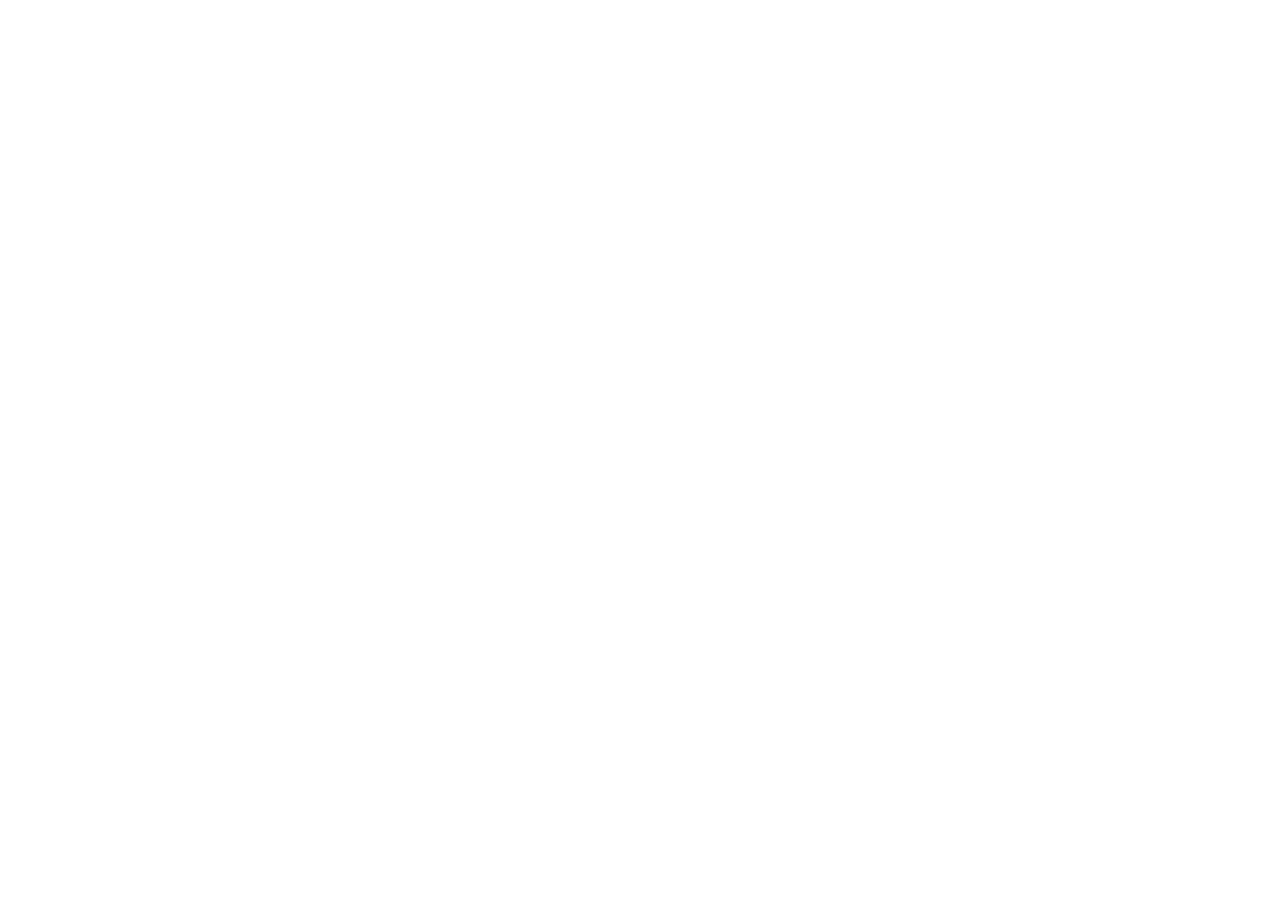
==== index.html @ b33b4f42 ""still learining"" ====
<!DOCTYPE html>
<html lang="en">
<head>
    <meta charset="UTF-8">
    <meta name="viewport" content="width=device-width, initial-scale=1.0">
    <title>brocode</title>
    <link rel="stylesheet" href="style.css">
</head>
<body>
    
    
    <H1>
    
    <script src="index.js"></script>
</body>
</html>
---- style.css ----
body{
    font-family: Verdana;
    font-size: 2em;
}
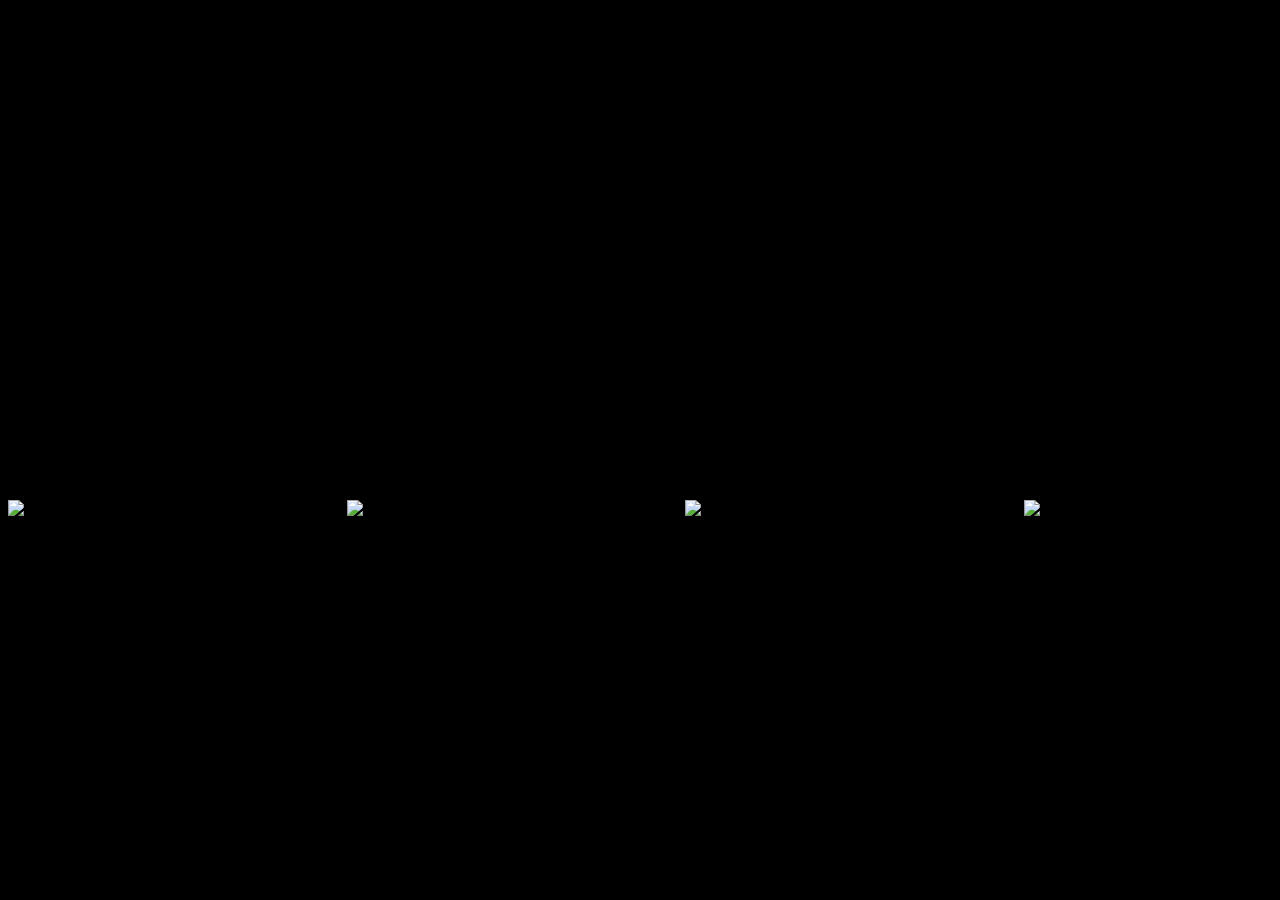
==== commit 95b13fc4: "me" ====
--- a/index.html
+++ b/index.html
@@ -3,14 +3,23 @@
 <head>
     <meta charset="UTF-8">
     <meta name="viewport" content="width=device-width, initial-scale=1.0">
-    <title>brocode</title>
+    <title>Hover Sound Effect</title>
     <link rel="stylesheet" href="style.css">
 </head>
 <body>
-    
-    
-    <H1>
-    
-    <script src="index.js"></script>
+
+    <div class="image-container">
+        <img src="img/cowboy.jpg" class="hover-image" data-sound="sound/yee-haw.mp3" alt="Image 1">
+
+        <img src="img/japanese.png" class="hover-image" data-sound="sound/yoo.mp3" alt="Image 2">
+        
+        <img src="img/xiji.jpg" class="hover-image" data-sound="sound/social-credit.mp3" alt="Image 4">
+        
+        <img src="img/modi ji.jpg" class="hover-image" data-sound="sound/modi-ji-bkl.mp3" alt="Image 3">
+
+
+    </div>
+
+    <script src="script.js"></script>
 </body>
-</html>+</html>
--- a/style.css
+++ b/style.css
@@ -1,4 +1,23 @@
-body{
-    font-family: Verdana;
-    font-size: 2em;
-}+body {
+    text-align: center;
+    font-family: Arial, sans-serif;
+    background-color: #000000;
+}
+
+.image-container {
+    display: flex;
+    justify-content: center;
+    gap: 90px;
+    margin-top: 500px;
+}
+
+img {
+    width: 50em;
+    height: auto;
+    cursor: pointer;
+    transition: transform 0.3s;
+}
+
+img:hover {
+    transform: scale(1.1);
+}
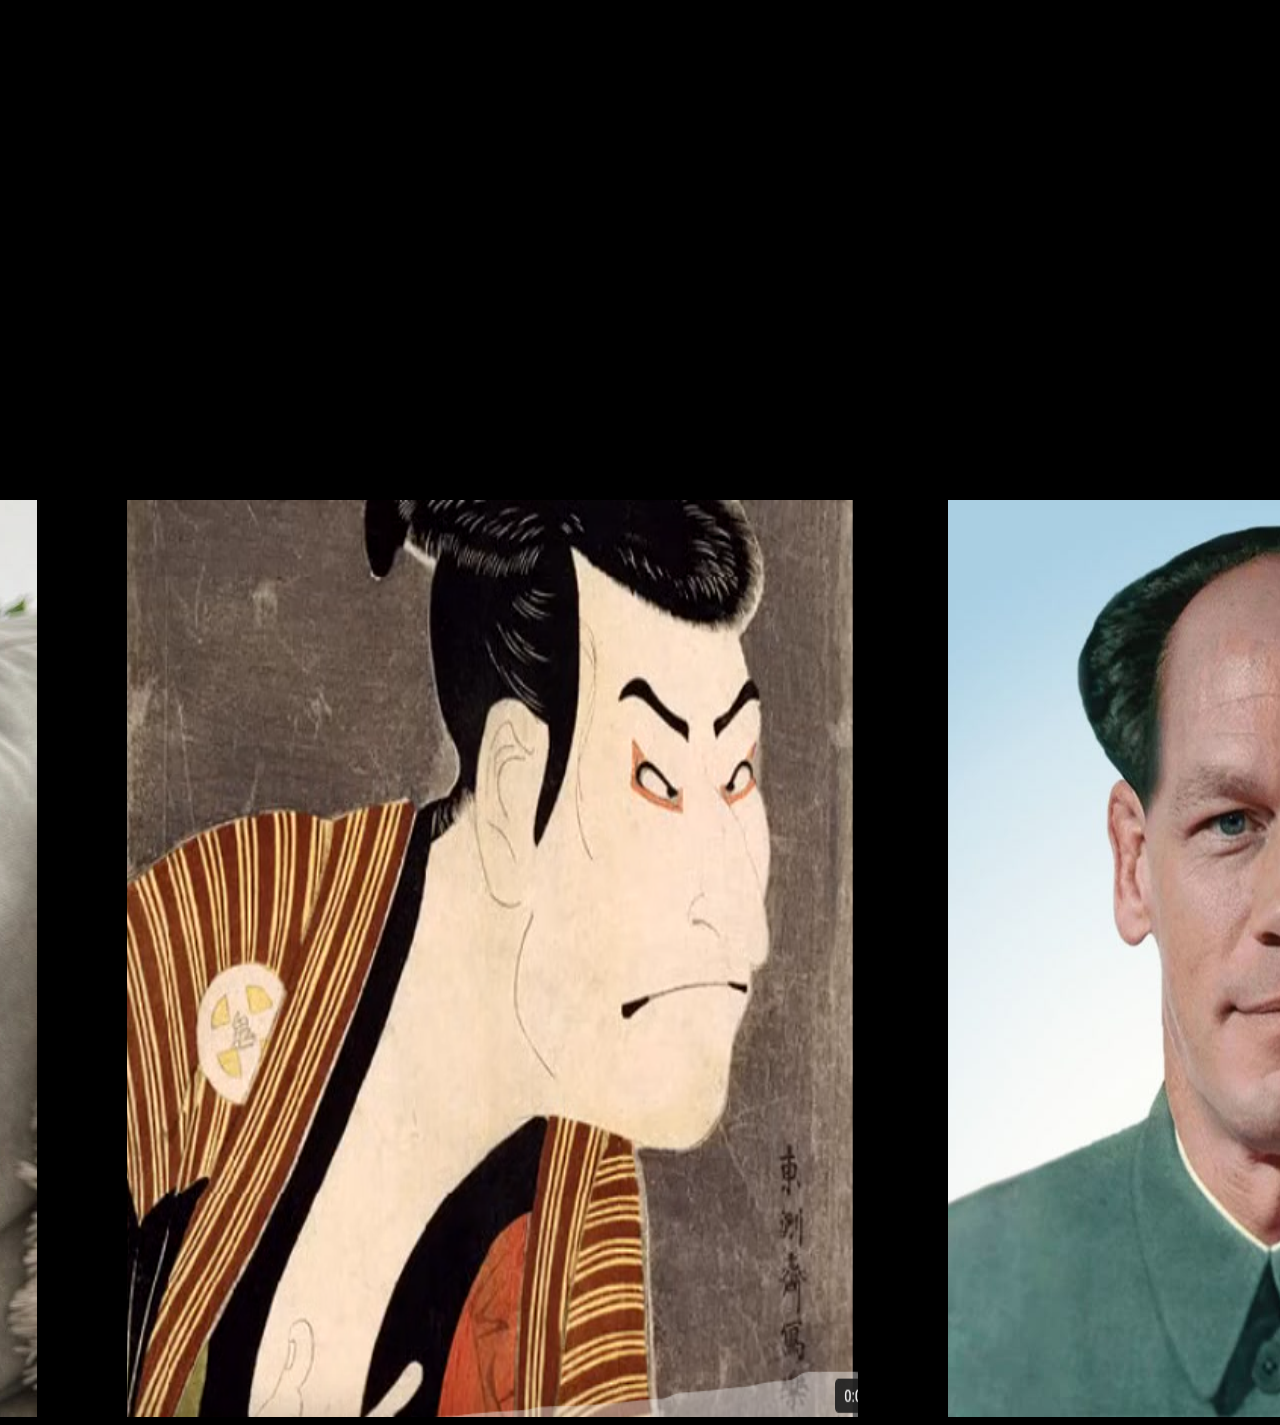
==== commit 853d072d: "Update index.html" ====
--- a/index.html
+++ b/index.html
@@ -9,13 +9,13 @@
 <body>
 
     <div class="image-container">
-        <img src="img/cowboy.jpg" class="hover-image" data-sound="sound/yee-haw.mp3" alt="Image 1">
+        <img src="cowboy.jpg" class="hover-image" data-sound="yee-haw.mp3" alt="Image 1">
 
-        <img src="img/japanese.png" class="hover-image" data-sound="sound/yoo.mp3" alt="Image 2">
+        <img src="japanese.png" class="hover-image" data-sound="yoo.mp3" alt="Image 2">
         
-        <img src="img/xiji.jpg" class="hover-image" data-sound="sound/social-credit.mp3" alt="Image 4">
+        <img src="xiji.jpg" class="hover-image" data-sound="social-credit.mp3" alt="Image 4">
         
-        <img src="img/modi ji.jpg" class="hover-image" data-sound="sound/modi-ji-bkl.mp3" alt="Image 3">
+        <img src="modi ji.jpg" class="hover-image" data-sound="modi-ji-bkl.mp3" alt="Image 3">
 
 
     </div>
